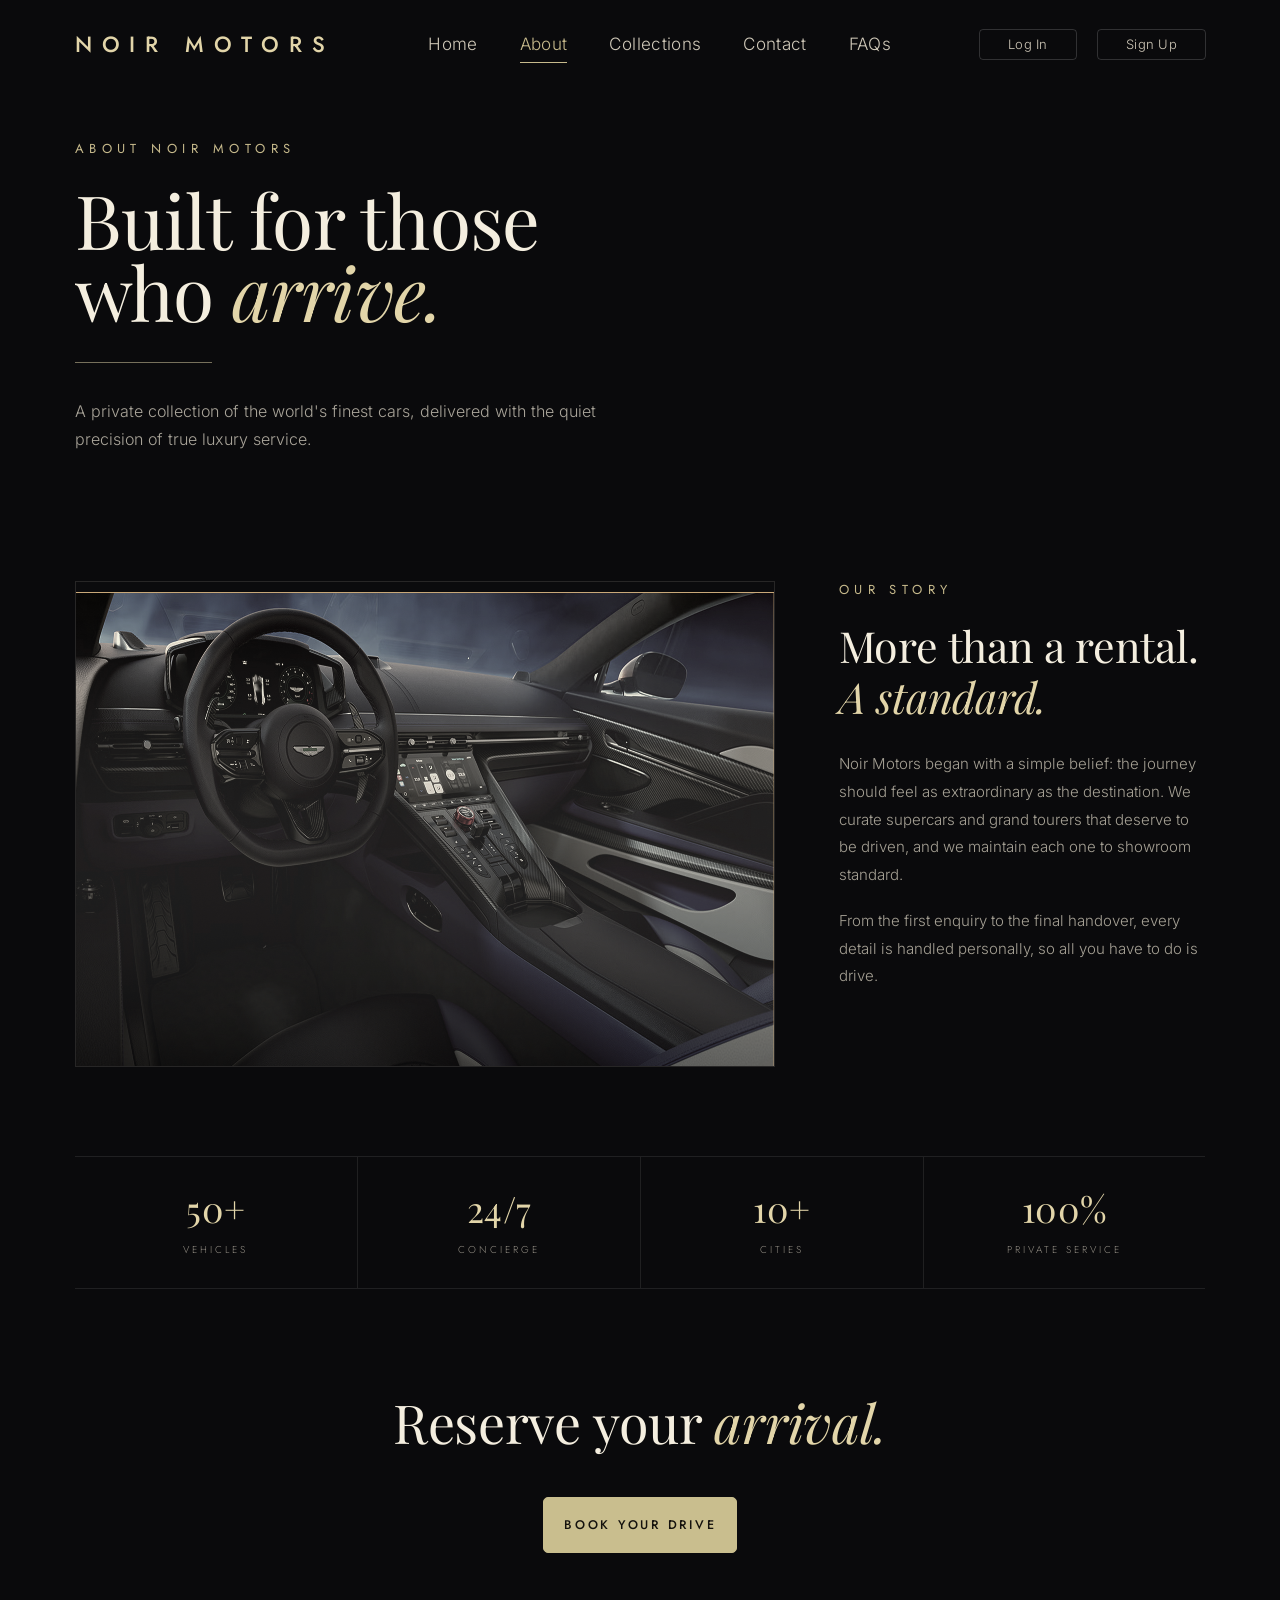
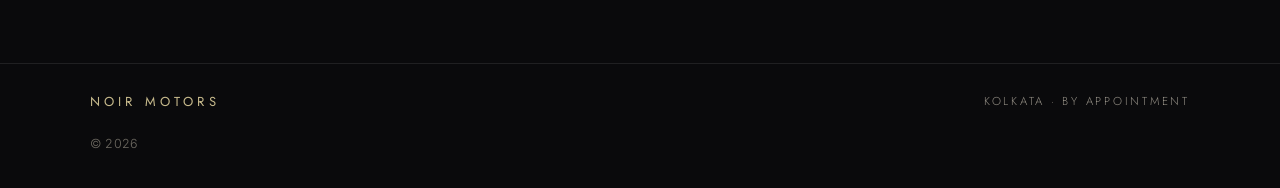
==== about.html @ 4805b18d "helping with Hosting and Git" ====
<!DOCTYPE html>
<html lang="en">
<head>
<meta charset="utf-8">
<meta name="viewport" content="width=device-width, initial-scale=1">
<meta name="theme-color" content="#0a0a0c">
<title>About — NOIR MOTORS</title>
<meta name="description" content="Noir Motors began with a simple belief: the journey should feel as extraordinary as the destination. A private collection of the world's finest cars.">
<link rel="stylesheet" href="css/fonts.css">
<link rel="stylesheet" href="css/styles.css">
</head>
<body>

<a class="skip-link" href="#main">Skip to content</a>

<header class="site-header" id="siteHeader">
  <div class="container site-header__inner">
    <a class="logo" href="index.html">Noir Motors</a>

    <nav class="nav" id="primaryNav" aria-label="Primary">
      <a href="index.html">Home</a>
      <a href="about.html" class="is-active" aria-current="page">About</a>
      <a href="collections.html">Collections</a>
      <a href="contact.html">Contact</a>
      <a href="faq.html">FAQs</a>
    </nav>

    <div class="header-actions">
      <a class="btn btn--sm" href="#">Log In</a>
      <a class="btn btn--sm" href="#">Sign Up</a>
    </div>

    <button class="nav-toggle" id="navToggle" aria-label="Open menu" aria-expanded="false" aria-controls="primaryNav">
      <span></span><span></span><span></span>
    </button>
  </div>
</header>

<main id="main">

  <section class="page-hero page-hero--statement">
    <div class="container">
      <span class="eyebrow" data-reveal>About Noir Motors</span>
      <h1 data-reveal style="--reveal-delay:80ms">Built for those<br>who <em>arrive.</em></h1>
      <hr class="rule" data-reveal style="--reveal-delay:140ms">
      <p class="lede" data-reveal style="--reveal-delay:180ms">A private collection of the world's finest cars, delivered with the quiet precision of true luxury service.</p>
    </div>
  </section>

  <section class="container">
    <div class="story">
      <figure class="story__media" data-reveal>
        <img src="assets/about-interior.png" alt="Interior of a luxury grand tourer, viewed from the driver's seat" width="698" height="484" loading="lazy">
      </figure>

      <div class="story__body" data-reveal style="--reveal-delay:120ms">
        <span class="eyebrow">Our Story</span>
        <h2>More than a rental.<br><em>A standard.</em></h2>

        <div class="story__text">
          <p>Noir Motors began with a simple belief: the journey should feel as extraordinary as the destination. We curate supercars and grand tourers that deserve to be driven, and we maintain each one to showroom standard.</p>
          <p>From the first enquiry to the final handover, every detail is handled personally, so all you have to do is drive.</p>
        </div>
      </div>
    </div>

    <div class="stats" data-reveal>
      <div class="stat">
        <div class="stat__num">50+</div>
        <div class="stat__label">Vehicles</div>
      </div>
      <div class="stat">
        <div class="stat__num">24/7</div>
        <div class="stat__label">Concierge</div>
      </div>
      <div class="stat">
        <div class="stat__num">10+</div>
        <div class="stat__label">Cities</div>
      </div>
      <div class="stat">
        <div class="stat__num">100%</div>
        <div class="stat__label">Private Service</div>
      </div>
    </div>

    <div class="cta">
      <h2 data-reveal>Reserve your <em>arrival.</em></h2>
      <a class="btn btn--lg btn--gold" href="contact.html" data-reveal style="--reveal-delay:100ms">Book Your Drive</a>
    </div>
  </section>

</main>

<footer class="site-footer">
  <div class="container">
    <div class="site-footer__top">
      <a class="logo" href="index.html">Noir Motors</a>
      <p class="site-footer__place">Kolkata &middot; By Appointment</p>
    </div>
    <div class="site-footer__bottom">
      <p>&copy; 2026</p>
    </div>
  </div>
</footer>

<script src="js/main.js"></script>
</body>
</html>
---- css/fonts.css ----
/* Self-hosted variable fonts � no network needed, exact same files Google serves. */
@font-face {
  font-family: 'Playfair Display';
  font-style: normal;
  font-weight: 400 900;
  font-display: swap;
  src: url('../assets/fonts/playfair-display.woff2') format('woff2');
}
@font-face {
  font-family: 'Playfair Display';
  font-style: italic;
  font-weight: 400 900;
  font-display: swap;
  src: url('../assets/fonts/playfair-display-italic.woff2') format('woff2');
}
@font-face {
  font-family: 'Inter';
  font-style: normal;
  font-weight: 100 900;
  font-display: swap;
  src: url('../assets/fonts/inter.woff2') format('woff2');
}
@font-face {
  font-family: 'Jost';
  font-style: normal;
  font-weight: 100 900;
  font-display: swap;
  src: url('../assets/fonts/jost.woff2') format('woff2');
}
---- css/styles.css ----
/* ==========================================================================
   NOIR MOTORS — stylesheet
   Dark luxury automotive rental. Cream serif display + geometric sans UI.
   ========================================================================== */

/* ---------- tokens ---------- */
:root {
  --bg: #0a0a0c;
  --surface: #121110;
  --surface-2: #171614;

  --line: rgba(255, 255, 255, 0.09);
  --line-soft: rgba(255, 255, 255, 0.055);
  --line-strong: rgba(255, 255, 255, 0.16);

  --gold: #c7ba8c;
  --gold-bright: #e2d5a9;
  --gold-dim: #8f8563;
  --btn-gold: #c9be8e;

  --ink: #f4eedf;
  --ink-dim: #cfc8b8;
  --muted: #948f85;
  --muted-2: #6f6b63;

  --serif: "Playfair Display", "EB Garamond", Georgia, "Times New Roman", serif;
  --sans: "Inter", -apple-system, BlinkMacSystemFont, "Segoe UI", Helvetica, Arial, sans-serif;
  --geo: "Jost", "Montserrat", "Inter", sans-serif;

  --container: 1272px;
  --gutter: clamp(20px, 5.83vw, 84px);

  --ease: cubic-bezier(0.22, 0.61, 0.36, 1);
  --header-h: 92px;
}

/* ---------- reset ---------- */
*,
*::before,
*::after { box-sizing: border-box; }

html { -webkit-text-size-adjust: 100%; }

body {
  margin: 0;
  background: var(--bg);
  color: var(--ink-dim);
  font-family: var(--sans);
  font-weight: 300;
  font-size: 16px;
  line-height: 1.7;
  -webkit-font-smoothing: antialiased;
  -moz-osx-font-smoothing: grayscale;
  overflow-x: hidden;
}

body.nav-open { overflow: hidden; }

img { max-width: 100%; display: block; }
a { color: inherit; text-decoration: none; }
button { font: inherit; color: inherit; background: none; border: 0; cursor: pointer; }
input, select, textarea { font: inherit; color: inherit; }

h1, h2, h3, h4 {
  font-family: var(--serif);
  font-weight: 400;
  color: var(--ink);
  margin: 0;
  letter-spacing: -0.005em;
  line-height: 1.1;
}

p { margin: 0; }
ul { margin: 0; padding: 0; list-style: none; }
figure { margin: 0; }

::selection { background: var(--gold); color: #12100c; }

:focus-visible {
  outline: 1px solid var(--gold);
  outline-offset: 3px;
}

/* ---------- layout ---------- */
.container {
  width: 100%;
  max-width: calc(var(--container) + var(--gutter) * 2);
  margin-inline: auto;
  padding-inline: var(--gutter);
}

.skip-link {
  position: absolute;
  left: -9999px;
  top: 0;
  z-index: 999;
  background: var(--btn-gold);
  color: #12100c;
  padding: 10px 18px;
  font-size: 13px;
}
.skip-link:focus { left: 12px; top: 12px; }

/* ---------- typographic helpers ---------- */
.eyebrow {
  font-family: var(--geo);
  font-size: 13px;
  font-weight: 400;
  letter-spacing: 0.42em;
  text-transform: uppercase;
  color: var(--gold);
  display: block;
  line-height: 1.4;
}

.rule {
  width: 137px;
  height: 1px;
  background: rgba(226, 213, 169, 0.5);
  border: 0;
  margin: 0;
}
.rule--short { width: 100px; }

.lede {
  font-size: 16px;
  line-height: 1.75;
  color: #a9a499;
  max-width: 34em;
}

.italic-gold {
  font-style: italic;
  color: var(--gold-bright);
}

/* ---------- buttons ---------- */
.btn {
  --btn-h: 44px;
  position: relative;
  display: inline-flex;
  align-items: center;
  justify-content: center;
  gap: 10px;
  height: var(--btn-h);
  padding: 0 30px;
  border: 1px solid var(--line-strong);
  border-radius: 5px;
  font-family: var(--geo);
  font-size: 12px;
  font-weight: 500;
  letter-spacing: 0.2em;
  text-transform: uppercase;
  line-height: 1.45;
  color: var(--ink);
  text-align: center;
  transition: background-color 0.35s var(--ease),
              border-color 0.35s var(--ease),
              color 0.35s var(--ease),
              transform 0.35s var(--ease);
  will-change: transform;
}

.btn:hover {
  border-color: rgba(226, 213, 169, 0.55);
  background: rgba(226, 213, 169, 0.06);
}

.btn:active { transform: translateY(1px); }

.btn--gold {
  background: var(--btn-gold);
  border-color: var(--btn-gold);
  color: #14120d;
}
.btn--gold:hover {
  background: #d8cc9d;
  border-color: #d8cc9d;
  color: #14120d;
}

.btn--lg {
  --btn-h: 56px;
  min-width: 194px;
  padding: 0 20px;
  font-size: 12.5px;
  letter-spacing: 0.22em;
}

.btn--sm {
  --btn-h: 31px;
  padding: 0 28px;
  font-size: 13px;
  letter-spacing: 0.02em;
  text-transform: none;
  font-family: var(--sans);
  font-weight: 300;
  color: var(--ink-dim);
  border-radius: 4px;
}
.btn--sm:hover { color: var(--ink); }

.btn--outline-gold {
  border-color: rgba(199, 186, 140, 0.45);
  color: var(--gold);
  background: transparent;
  font-size: 11px;
  letter-spacing: 0.18em;
  height: 30px;
  padding: 0 20px;
  border-radius: 3px;
}
.btn--outline-gold:hover {
  background: var(--btn-gold);
  border-color: var(--btn-gold);
  color: #14120d;
}

.btn--block { width: 100%; }

/* ==========================================================================
   HEADER
   ========================================================================== */
.site-header {
  position: sticky;
  top: 0;
  z-index: 60;
  padding: 26px 0;
  background: transparent;
  transition: background-color 0.4s var(--ease), border-color 0.4s var(--ease),
              backdrop-filter 0.4s var(--ease);
  border-bottom: 1px solid transparent;
}

.site-header.is-scrolled {
  background: rgba(10, 10, 12, 0.82);
  backdrop-filter: blur(14px) saturate(120%);
  -webkit-backdrop-filter: blur(14px) saturate(120%);
  border-bottom-color: var(--line-soft);
}

.site-header__inner {
  display: flex;
  align-items: center;
  gap: 24px;
}

.logo {
  font-family: var(--geo);
  font-size: 22px;
  font-weight: 500;
  letter-spacing: 0.45em;
  color: var(--gold-bright);
  text-transform: uppercase;
  white-space: nowrap;
  line-height: 1;
  transition: color 0.3s var(--ease);
}
.logo:hover { color: #f3e8c8; }

.nav {
  display: flex;
  align-items: center;
  gap: 42px;
  margin-left: auto;
  margin-right: 64px;
}

.nav a {
  position: relative;
  font-size: 17px;
  font-weight: 300;
  color: var(--ink-dim);
  letter-spacing: 0.02em;
  padding: 4px 0;
  transition: color 0.3s var(--ease);
}
.nav a::after {
  content: "";
  position: absolute;
  left: 0;
  bottom: 0;
  width: 100%;
  height: 1px;
  background: var(--gold);
  transform: scaleX(0);
  transform-origin: left;
  transition: transform 0.4s var(--ease);
}
.nav a:hover { color: var(--ink); }
.nav a:hover::after { transform: scaleX(1); }

.nav a.is-active { color: var(--gold); }
.nav a.is-active::after { transform: scaleX(1); }

.header-actions {
  display: flex;
  align-items: center;
  gap: 20px;
}

/* mobile menu button */
.nav-toggle {
  display: none;
  width: 40px;
  height: 40px;
  margin-left: auto;
  position: relative;
  z-index: 70;
}
.nav-toggle span {
  display: block;
  position: absolute;
  left: 8px;
  width: 24px;
  height: 1px;
  background: var(--ink);
  transition: transform 0.35s var(--ease), opacity 0.2s linear;
}
.nav-toggle span:nth-child(1) { top: 15px; }
.nav-toggle span:nth-child(2) { top: 21px; }
.nav-toggle span:nth-child(3) { top: 27px; }

body.nav-open .nav-toggle span:nth-child(1) { transform: translateY(6px) rotate(45deg); }
body.nav-open .nav-toggle span:nth-child(2) { opacity: 0; }
body.nav-open .nav-toggle span:nth-child(3) { transform: translateY(-6px) rotate(-45deg); }

/* ==========================================================================
   HERO (home)
   ========================================================================== */
.hero {
  position: relative;
  padding: 104px 0 0;
  isolation: isolate;
}

.hero__visual {
  position: absolute;
  top: 160px;
  right: 0;
  width: min(61.25%, 882px);
  z-index: -1;
  pointer-events: none;
  animation: hero-car-in 1.6s var(--ease) both;
}

.hero__visual img {
  width: 100%;
  height: auto;
  -webkit-mask-image:
    linear-gradient(to right, transparent 0%, #000 17%),
    linear-gradient(to bottom, transparent 0%, #000 10%, #000 84%, transparent 100%);
  mask-image:
    linear-gradient(to right, transparent 0%, #000 17%),
    linear-gradient(to bottom, transparent 0%, #000 10%, #000 84%, transparent 100%);
  -webkit-mask-composite: source-in;
  mask-composite: intersect;
}

@keyframes hero-car-in {
  from { opacity: 0; transform: translate3d(24px, 12px, 0) scale(1.015); }
  to   { opacity: 1; transform: none; }
}

.hero__copy {
  max-width: 620px;
  padding-top: 0;
}

.hero h1 {
  font-size: clamp(42px, 4.9vw, 70px);
  line-height: 1.06;
  letter-spacing: -0.012em;
}
.hero h1 em {
  display: block;
  font-style: italic;
  color: var(--gold-bright);
}

.hero__lede {
  margin-top: 34px;
  font-size: clamp(19px, 1.7vw, 24px);
  line-height: 1.35;
  color: var(--ink-dim);
  font-weight: 300;
  letter-spacing: 0.005em;
}

.hero__actions {
  margin-top: 76px;
  display: flex;
  flex-wrap: wrap;
  gap: 28px;
}

/* ---------- feature strip ---------- */
.features {
  margin-top: clamp(64px, 9.5vw, 148px);
  border-top: 1px solid var(--line);
  padding-top: 22px;
  padding-left: 67px;
  display: grid;
  grid-template-columns: repeat(3, minmax(0, 1fr));
  gap: clamp(24px, 3.4vw, 48px);
}

.feature h3 {
  font-family: var(--geo);
  font-size: 11.5px;
  font-weight: 500;
  letter-spacing: 0.16em;
  text-transform: uppercase;
  color: var(--gold);
  line-height: 1.6;
}

.feature p {
  margin-top: 13px;
  font-size: 15px;
  line-height: 1.68;
  color: #a5a094;
  max-width: 21em;
}

/* ==========================================================================
   PAGE HERO (inner pages)
   ========================================================================== */
.page-hero { padding: clamp(30px, 3.9vw, 56px) 0 0; }

.page-hero h1 {
  font-size: clamp(36px, 4.6vw, 66px);
  line-height: 1.08;
  letter-spacing: -0.01em;
}
.page-hero h1 em {
  font-style: italic;
  color: var(--gold-bright);
}

.page-hero .eyebrow { margin-bottom: 26px; }

.page-hero .rule { margin-top: 34px; }

.page-hero .lede { margin-top: 34px; }

.page-hero--center { text-align: center; }
.page-hero--center.page-hero--center { padding-top: clamp(48px, 8.8vw, 127px); }
.page-hero--center .eyebrow { letter-spacing: 0.4em; }
.page-hero--center h1 { font-size: clamp(34px, 4.9vw, 70px); }
.page-hero--statement h1 { font-size: clamp(42px, 5.85vw, 84px); line-height: 0.96; }
.page-hero--faq h1 { font-size: clamp(34px, 4.9vw, 70px); }
.page-hero--center .rule { margin-inline: auto; margin-top: 36px; width: 100px; }
.page-hero--center .lede {
  margin: 34px auto 0;
  max-width: 24em;
  text-align: center;
  font-size: 15.5px;
  line-height: 1.95;
  color: #9d988d;
}

/* ==========================================================================
   ABOUT
   ========================================================================== */
.story {
  margin-top: clamp(56px, 10vw, 148px);
  display: grid;
  grid-template-columns: minmax(0, 700px) minmax(0, 1fr);
  gap: clamp(32px, 5vw, 76px);
  align-items: start;
}

.story__media {
  position: relative;
  overflow: hidden;
  border: 1px solid var(--line);
  background: var(--surface);
}
.story__media img {
  width: 100%;
  height: 100%;
  object-fit: cover;
  transition: transform 1.2s var(--ease);
}
.story__media:hover img { transform: scale(1.03); }

.story__body .eyebrow { margin-bottom: 22px; }

.story h2 {
  font-size: clamp(28px, 3.35vw, 48px);
  line-height: 1.18;
}
.story h2 em { font-style: italic; color: var(--gold-bright); }

.story__text {
  margin-top: 28px;
  display: grid;
  gap: 18px;
  font-size: 15px;
  line-height: 1.85;
  color: #a5a094;
  max-width: 34em;
}

/* ---------- stats band ---------- */
.stats {
  margin-top: clamp(56px, 7vw, 96px);
  border-top: 1px solid var(--line);
  border-bottom: 1px solid var(--line);
  display: grid;
  grid-template-columns: repeat(4, minmax(0, 1fr));
}

.stat {
  padding: 34px 12px 30px;
  text-align: center;
  border-left: 1px solid var(--line);
}
.stat:first-child { border-left: 0; }

.stat__num {
  font-family: var(--serif);
  font-size: clamp(28px, 2.8vw, 40px);
  line-height: 1;
  color: var(--gold-bright);
  letter-spacing: 0.01em;
}

.stat__label {
  margin-top: 14px;
  font-family: var(--geo);
  font-size: 10px;
  letter-spacing: 0.3em;
  text-transform: uppercase;
  color: var(--muted);
}

/* ---------- CTA band ---------- */
.cta {
  padding: clamp(64px, 8vw, 104px) 0 0;
  text-align: center;
}
.cta h2 {
  font-size: clamp(34px, 4.2vw, 58px);
  line-height: 1.12;
}
.cta h2 em { font-style: italic; color: var(--gold-bright); }
.cta .btn { margin-top: clamp(30px, 3.5vw, 46px); }

/* ==========================================================================
   COLLECTIONS
   ========================================================================== */
.filters {
  margin-top: 40px;
  display: flex;
  flex-wrap: wrap;
  gap: 18px 46px;
  padding-bottom: 30px;
}

.filter {
  font-family: var(--geo);
  font-size: 12px;
  letter-spacing: 0.16em;
  text-transform: uppercase;
  color: var(--muted);
  padding: 2px 0 6px;
  position: relative;
  transition: color 0.3s var(--ease);
}
.filter::after {
  content: "";
  position: absolute;
  left: 0;
  bottom: 0;
  height: 1px;
  width: 100%;
  background: var(--gold);
  transform: scaleX(0);
  transform-origin: left;
  transition: transform 0.35s var(--ease);
}
.filter:hover { color: var(--ink-dim); }
.filter.is-active { color: var(--gold-bright); }
.filter.is-active::after { transform: scaleX(1); }

.filters-band { border-bottom: 1px solid var(--line); }

.cars {
  margin-top: 74px;
  display: flex;
  flex-direction: column;
  align-items: center;
  gap: 32px;
}

.car-card {
  width: min(100%, 604px);
  background: var(--surface);
  border: 1px solid var(--line);
  transition: border-color 0.45s var(--ease), transform 0.45s var(--ease),
              background-color 0.45s var(--ease);
}
.car-card:hover {
  border-color: rgba(226, 213, 169, 0.28);
  transform: translateY(-2px);
}
.car-card.is-hidden { display: none; }

.car-card__media {
  position: relative;
  overflow: hidden;
  border-bottom: 1px solid var(--line);
  background: #121110;
  aspect-ratio: 604 / 328;
}
.car-card__media img {
  width: 100%;
  height: 100%;
  object-fit: cover;
  transition: transform 0.9s var(--ease);
}
.car-card:hover .car-card__media img { transform: scale(1.035); }

.car-card__body { padding: 24px 32px 20px; }

.car-card__cat {
  font-family: var(--geo);
  font-size: 10.5px;
  letter-spacing: 0.24em;
  text-transform: uppercase;
  color: var(--gold);
}

.car-card__name {
  margin-top: 8px;
  font-size: clamp(25px, 2.2vw, 30px);
  line-height: 1.15;
}

.car-card__meta {
  margin-top: 12px;
  font-size: 12.5px;
  letter-spacing: 0.01em;
  color: var(--muted);
}

.car-card__rule {
  height: 1px;
  background: var(--line);
  margin: 20px 0 14px;
  border: 0;
}

.car-card__foot {
  display: flex;
  align-items: center;
  justify-content: space-between;
  gap: 16px;
}

.car-card__price {
  font-size: 14.5px;
  color: var(--ink);
  letter-spacing: 0.01em;
}
.car-card__price span { color: var(--muted); font-size: 13.5px; }

/* ---------- booking panel ---------- */
.booking {
  width: min(100%, 604px);
  margin: clamp(64px, 8vw, 118px) auto 0;
  background: var(--surface);
  border: 1px solid var(--line);
  padding: 46px 44px 42px;
}

.booking .field + .field { margin-top: 32px; }

/* ==========================================================================
   FORM CONTROLS
   ========================================================================== */
.field { position: relative; }

.field label {
  display: block;
  font-family: var(--geo);
  font-size: 10.5px;
  letter-spacing: 0.26em;
  text-transform: uppercase;
  color: var(--gold);
  margin-bottom: 12px;
}

.field input,
.field select,
.field textarea {
  width: 100%;
  background: transparent;
  border: 0;
  border-bottom: 1px solid var(--line-strong);
  border-radius: 0;
  padding: 0 0 14px;
  font-size: 15px;
  font-weight: 300;
  letter-spacing: 0.02em;
  color: var(--ink);
  transition: border-color 0.3s var(--ease);
  appearance: none;
  -webkit-appearance: none;
}

.field textarea {
  resize: vertical;
  min-height: 96px;
  line-height: 1.7;
}

.field input::placeholder,
.field textarea::placeholder { color: #6b675f; opacity: 1; }

.field select { color: var(--ink-dim); cursor: pointer; }
.field select option { background: #14130f; color: var(--ink); }

.field input:focus,
.field select:focus,
.field textarea:focus {
  outline: 0;
  border-bottom-color: var(--gold);
}

.field input:focus-visible,
.field select:focus-visible,
.field textarea:focus-visible { outline: 0; }

.field--select::after {
  content: "";
  position: absolute;
  right: 4px;
  bottom: 20px;
  width: 7px;
  height: 7px;
  border-right: 1px solid var(--gold);
  border-bottom: 1px solid var(--gold);
  transform: rotate(45deg) translateY(-2px);
  pointer-events: none;
}

.field--date input { color: #cdc6b6; }
.field--date input::-webkit-calendar-picker-indicator {
  filter: invert(0.75) sepia(0.3);
  opacity: 0.55;
  cursor: pointer;
}

.form-note {
  margin-top: 18px;
  font-size: 12.5px;
  line-height: 1.7;
  color: var(--muted-2);
  min-height: 1.4em;
}
.form-note.is-error { color: #c98b7a; }
.form-note.is-ok { color: var(--gold); }

/* ==========================================================================
   CONTACT
   ========================================================================== */
.contact-body { margin-top: clamp(52px, 6.5vw, 88px); }

.contact-body h2 {
  font-size: clamp(24px, 2.4vw, 33px);
  line-height: 1.2;
}

.detail-list {
  margin-top: 30px;
  max-width: 1140px;
}

.detail {
  padding: 26px 0;
  border-top: 1px solid var(--line);
}
.detail:last-child { border-bottom: 1px solid var(--line); }

.detail dt {
  font-family: var(--geo);
  font-size: 11px;
  letter-spacing: 0.32em;
  text-transform: uppercase;
  color: var(--gold);
}

.detail dd {
  margin: 14px 0 0;
  font-size: 15px;
  line-height: 1.6;
  color: var(--ink);
}
.detail dd a { transition: color 0.3s var(--ease); }
.detail dd a:hover { color: var(--gold-bright); }

.enquiry {
  width: min(100%, 770px);
  margin: clamp(56px, 7vw, 96px) auto 0;
  background: var(--surface);
  border: 1px solid var(--line);
  padding: clamp(32px, 4vw, 52px) clamp(24px, 4vw, 60px);
}

.enquiry h2 {
  font-size: clamp(26px, 2.6vw, 34px);
  margin-bottom: 34px;
}

.enquiry .field + .field { margin-top: 38px; }

.enquiry .field label { color: var(--muted); letter-spacing: 0.22em; }

.enquiry .btn { margin-top: 46px; height: 52px; }

/* ==========================================================================
   FAQ
   ========================================================================== */
.faq-list { margin-top: clamp(52px, 6vw, 84px); max-width: 1140px; }

.faq-group + .faq-group { margin-top: 62px; }

.faq-group__title {
  font-family: var(--geo);
  font-size: 11px;
  letter-spacing: 0.32em;
  text-transform: uppercase;
  color: var(--gold);
  margin-bottom: 6px;
}

.faq-item { border-bottom: 1px solid var(--line); }
.faq-item:first-of-type { border-top: 1px solid var(--line); }

.faq-q {
  width: 100%;
  display: flex;
  align-items: flex-start;
  justify-content: space-between;
  gap: 32px;
  padding: 38px 0;
  text-align: left;
  font-family: var(--serif);
  font-size: clamp(22px, 2.35vw, 34px);
  line-height: 1.35;
  color: var(--ink);
  transition: color 0.3s var(--ease);
}
.faq-q:hover { color: var(--gold-bright); }

.faq-icon {
  position: relative;
  flex: 0 0 auto;
  width: 14px;
  height: 14px;
  margin-top: 10px;
  transition: transform 0.4s var(--ease);
}
.faq-icon::before,
.faq-icon::after {
  content: "";
  position: absolute;
  background: var(--gold);
  transition: opacity 0.3s var(--ease), transform 0.4s var(--ease);
}
.faq-icon::before { left: 0; top: 6.5px; width: 14px; height: 1px; }
.faq-icon::after { top: 0; left: 6.5px; width: 1px; height: 14px; }

.faq-item.is-open .faq-icon { transform: rotate(90deg); }
.faq-item.is-open .faq-icon::after { opacity: 0; }

.faq-a {
  display: grid;
  grid-template-rows: 0fr;
  transition: grid-template-rows 0.45s var(--ease);
}
.faq-a > div { overflow: hidden; }
.faq-item.is-open .faq-a { grid-template-rows: 1fr; }

.faq-a p {
  max-width: 62em;
  padding: 0 60px 30px 0;
  font-size: 15px;
  line-height: 1.85;
  color: #a09b90;
}

/* ==========================================================================
   FOOTER
   ========================================================================== */
.site-footer {
  margin-top: clamp(64px, 8.6vw, 124px);
  border-top: 1px solid var(--line);
  padding: 28px 0 34px;
}

.site-footer .container { max-width: calc(1100px + var(--gutter) * 2); }

.site-footer__top {
  display: flex;
  align-items: center;
  justify-content: space-between;
  gap: 24px;
  flex-wrap: wrap;
}

.site-footer .logo {
  font-size: 13px;
  letter-spacing: 0.32em;
  color: var(--gold);
  font-weight: 400;
}

.site-footer__place {
  font-family: var(--geo);
  font-size: 11.5px;
  letter-spacing: 0.24em;
  text-transform: uppercase;
  color: var(--muted);
}

.site-footer__bottom {
  margin-top: 22px;
  display: flex;
  align-items: center;
  justify-content: space-between;
  gap: 16px;
  flex-wrap: wrap;
  font-size: 12.5px;
  color: var(--muted-2);
  letter-spacing: 0.02em;
}

.site-footer__bottom a:hover { color: var(--gold); }

/* ==========================================================================
   REVEAL ANIMATION
   ========================================================================== */
[data-reveal] {
  opacity: 0;
  transform: translateY(16px);
  transition: opacity 0.55s var(--ease), transform 0.55s var(--ease);
  transition-delay: var(--reveal-delay, 0ms);
}
[data-reveal].is-in {
  opacity: 1;
  transform: none;
}

@media (prefers-reduced-motion: reduce) {
  *,
  *::before,
  *::after {
    animation-duration: 0.001ms !important;
    animation-iteration-count: 1 !important;
    transition-duration: 0.001ms !important;
  }
  [data-reveal] { opacity: 1; transform: none; }
}

/* ==========================================================================
   RESPONSIVE
   ========================================================================== */
@media (max-width: 1180px) {
  .nav { gap: 30px; margin-right: 40px; }
  .nav a { font-size: 15px; }
}

@media (max-width: 1024px) {
  .nav {
    position: fixed;
    inset: 0;
    z-index: 60;
    flex-direction: column;
    justify-content: center;
    gap: 6px;
    margin: 0;
    background: rgba(8, 8, 10, 0.97);
    backdrop-filter: blur(10px);
    opacity: 0;
    visibility: hidden;
    transition: opacity 0.4s var(--ease), visibility 0.4s var(--ease);
  }
  .nav a {
    font-family: var(--serif);
    font-size: 30px;
    padding: 10px 0;
  }
  .nav a::after { display: none; }

  body.nav-open .nav { opacity: 1; visibility: visible; }

  .nav-toggle { display: block; }
  .header-actions { display: none; }

  .site-header__inner { gap: 12px; }

  .hero { padding-top: 56px; }
  .hero__visual {
    position: relative;
    top: auto;
    right: auto;
    width: 100%;
    margin-top: 36px;
    z-index: 0;
  }
  .hero__copy { padding-top: 20px; max-width: none; }
  .hero__actions { margin-top: 48px; }
  .hero__visual img {
    -webkit-mask-image: linear-gradient(to bottom, transparent 0%, #000 12%, #000 82%, transparent 100%);
    mask-image: linear-gradient(to bottom, transparent 0%, #000 12%, #000 82%, transparent 100%);
  }

  .story { grid-template-columns: 1fr; }
  .story__media { max-width: 700px; }
}

@media (max-width: 760px) {
  :root { --header-h: 76px; }

  .site-header { padding: 20px 0; }
  .logo { font-size: 15px; letter-spacing: 0.3em; }

  .hero h1 { font-size: clamp(36px, 10.5vw, 48px); }
  .hero__lede { margin-top: 24px; }
  .hero__actions { gap: 14px; }
  .hero__actions .btn { flex: 1 1 100%; min-width: 0; }

  .features {
    grid-template-columns: 1fr;
    gap: 26px;
    margin-top: 56px;
    padding-left: 0;
  }
  .feature p { max-width: none; }

  .page-hero { padding-top: 44px; }

  .stats { grid-template-columns: repeat(2, minmax(0, 1fr)); }
  .stat { padding: 26px 8px 22px; }
  .stat:nth-child(3) { border-left: 0; }
  .stat:nth-child(n + 3) { border-top: 1px solid var(--line); }

  .detail { grid-template-columns: 1fr; gap: 8px; padding: 20px 0; }
  .detail dt { padding-top: 0; }

  .enquiry { padding: 28px 22px; }
  .booking { padding: 28px 22px; }

  .car-card__body { padding: 22px 22px 18px; }
  .car-card__foot { flex-wrap: wrap; }

  .faq-q { padding: 22px 0; gap: 18px; }
  .faq-a p { padding-right: 0; }

  .site-footer__top,
  .site-footer__bottom { flex-direction: column; align-items: flex-start; gap: 14px; }

  .cta { padding-top: 56px; }
}

@media (max-width: 420px) {
  .btn--lg { min-width: 0; width: 100%; }
  .hero__actions { flex-direction: column; }
}
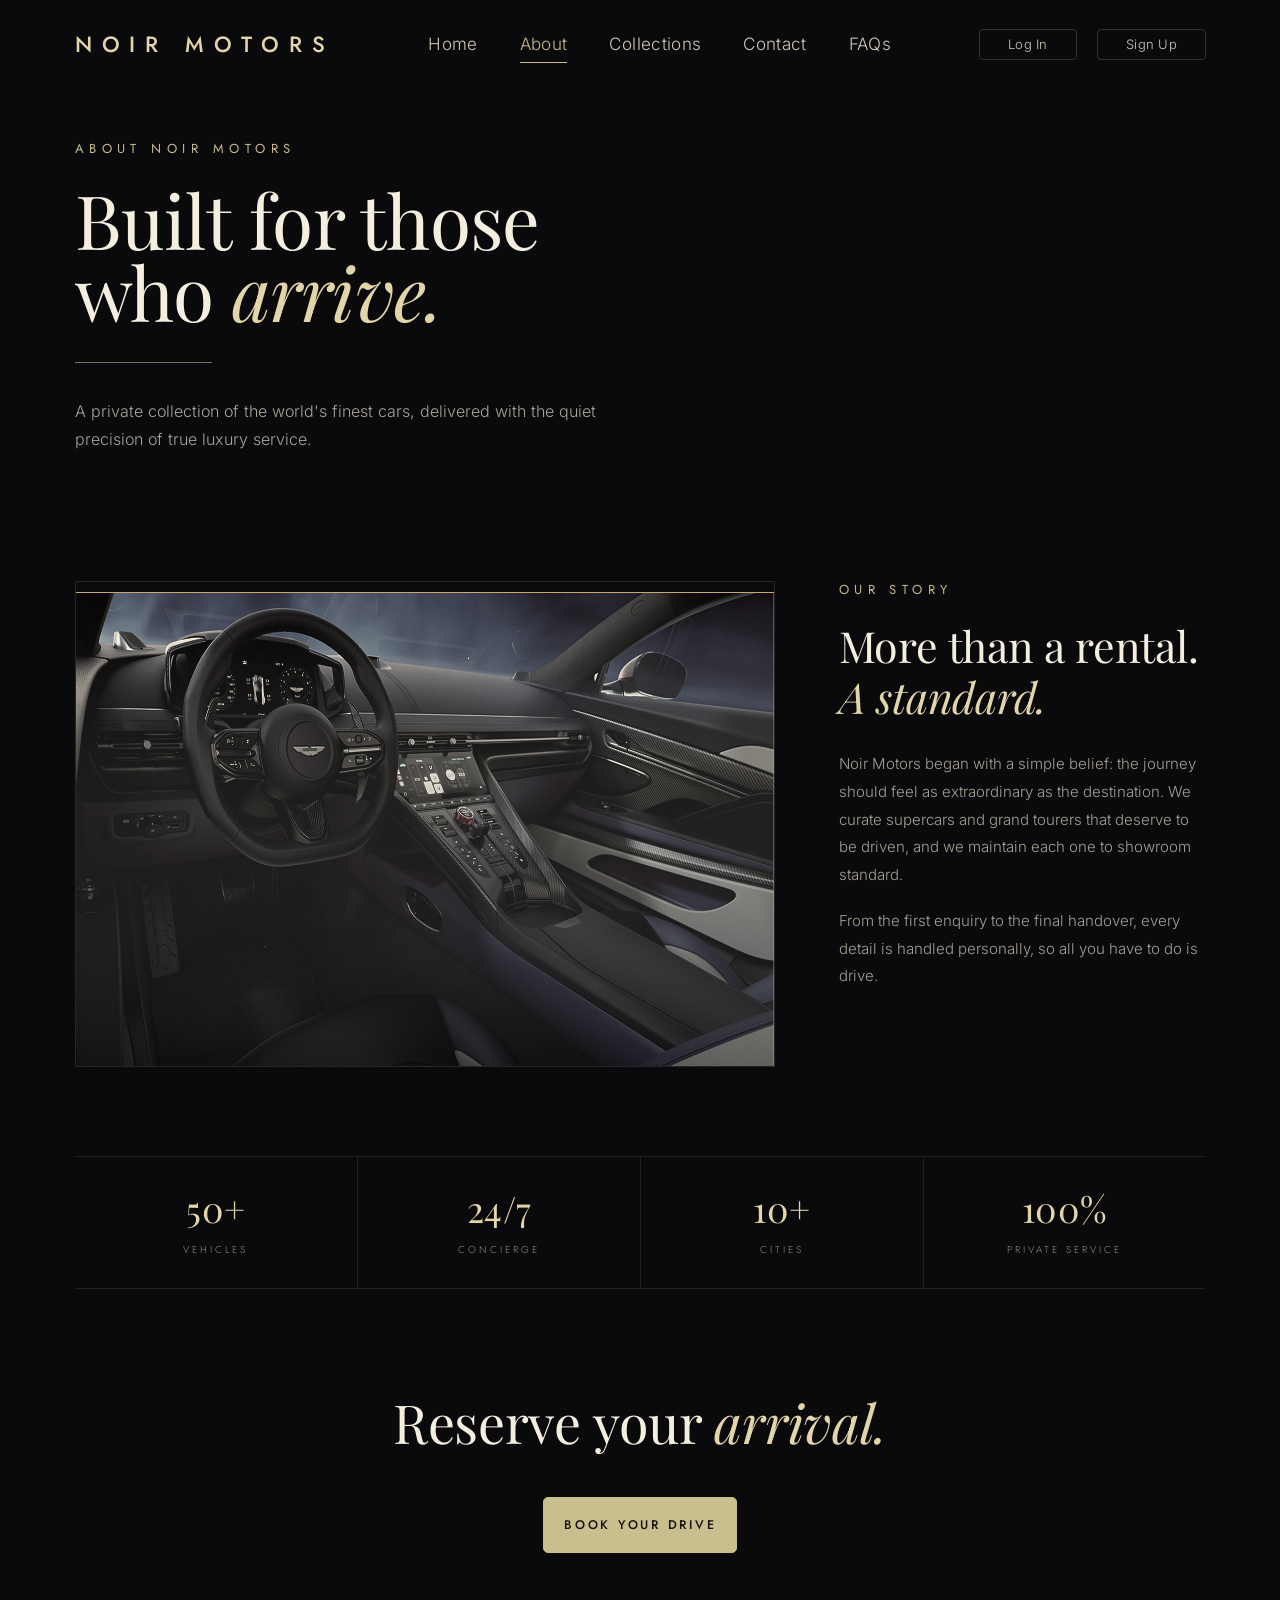
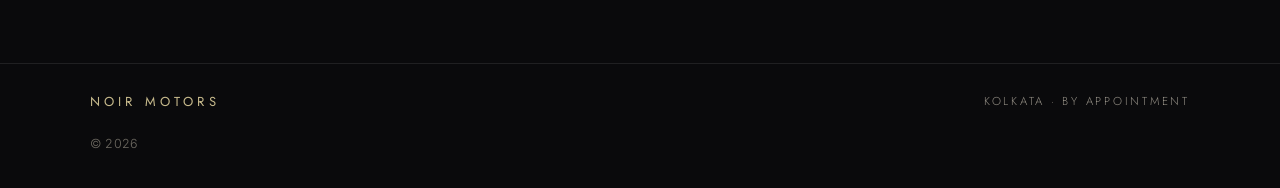
==== commit e2756441: "Add client access modal (login/signup) and scroll animations" ====
--- a/about.html
+++ b/about.html
@@ -23,12 +23,10 @@
       <a href="collections.html">Collections</a>
       <a href="contact.html">Contact</a>
       <a href="faq.html">FAQs</a>
+      <div class="nav__auth js-auth-area"></div>
     </nav>
 
-    <div class="header-actions">
-      <a class="btn btn--sm" href="#">Log In</a>
-      <a class="btn btn--sm" href="#">Sign Up</a>
-    </div>
+    <div class="header-actions js-auth-area"></div>
 
     <button class="nav-toggle" id="navToggle" aria-label="Open menu" aria-expanded="false" aria-controls="primaryNav">
       <span></span><span></span><span></span>
--- a/css/styles.css
+++ b/css/styles.css
@@ -40,6 +40,10 @@
 *::after { box-sizing: border-box; }
 
 html { -webkit-text-size-adjust: 100%; }
+
+@media (prefers-reduced-motion: no-preference) {
+  html { scroll-behavior: smooth; }
+}
 
 body {
   margin: 0;
@@ -146,6 +150,8 @@
   padding: 0 30px;
   border: 1px solid var(--line-strong);
   border-radius: 5px;
+  background: transparent;
+  cursor: pointer;
   font-family: var(--geo);
   font-size: 12px;
   font-weight: 500;
@@ -341,12 +347,14 @@
   width: min(61.25%, 882px);
   z-index: -1;
   pointer-events: none;
-  animation: hero-car-in 1.6s var(--ease) both;
+  transform: translate3d(0, var(--py, 0px), 0);
+  will-change: transform;
 }
 
 .hero__visual img {
   width: 100%;
   height: auto;
+  animation: hero-car-in 1.9s var(--ease) both;
   -webkit-mask-image:
     linear-gradient(to right, transparent 0%, #000 17%),
     linear-gradient(to bottom, transparent 0%, #000 10%, #000 84%, transparent 100%);
@@ -946,13 +954,16 @@
    ========================================================================== */
 [data-reveal] {
   opacity: 0;
-  transform: translateY(16px);
-  transition: opacity 0.55s var(--ease), transform 0.55s var(--ease);
+  transform: translateY(26px);
+  filter: blur(7px);
+  transition: opacity 0.95s var(--ease), transform 0.95s var(--ease),
+              filter 0.95s var(--ease);
   transition-delay: var(--reveal-delay, 0ms);
 }
 [data-reveal].is-in {
   opacity: 1;
   transform: none;
+  filter: blur(0);
 }
 
 @media (prefers-reduced-motion: reduce) {
@@ -1071,3 +1082,213 @@
   .btn--lg { min-width: 0; width: 100%; }
   .hero__actions { flex-direction: column; }
 }
+
+/* ==========================================================================
+   AUTH MODAL  (client access � log in / sign up)
+   ========================================================================== */
+[hidden] { display: none !important; }
+
+body.auth-open { overflow: hidden; }
+
+.auth {
+  position: fixed;
+  inset: 0;
+  z-index: 200;
+  display: grid;
+  place-items: center;
+  padding: 24px;
+  opacity: 0;
+  visibility: hidden;
+  transition: opacity 0.4s var(--ease), visibility 0.4s var(--ease);
+}
+.auth.is-open { opacity: 1; visibility: visible; }
+
+.auth__scrim {
+  position: absolute;
+  inset: 0;
+  background: rgba(6, 6, 8, 0.84);
+  -webkit-backdrop-filter: blur(12px) saturate(0.85);
+  backdrop-filter: blur(12px) saturate(0.85);
+}
+
+.auth__panel {
+  position: relative;
+  width: min(100%, 720px);
+  max-height: calc(100dvh - 48px);
+  overflow-y: auto;
+  background: linear-gradient(180deg, #171614 0%, #100f0e 100%);
+  border: 1px solid rgba(255, 255, 255, 0.12);
+  border-radius: 3px;
+  padding: clamp(38px, 5vw, 58px) clamp(24px, 5.2vw, 60px) clamp(30px, 4.2vw, 46px);
+  box-shadow: 0 40px 120px rgba(0, 0, 0, 0.72);
+  transform: translateY(22px) scale(0.985);
+  opacity: 0;
+  transition: transform 0.6s var(--ease), opacity 0.45s var(--ease);
+}
+.auth.is-open .auth__panel { transform: none; opacity: 1; }
+
+/* staggered content entrance */
+.auth__panel > * {
+  opacity: 0;
+  transform: translateY(12px);
+  transition: opacity 0.55s var(--ease), transform 0.55s var(--ease);
+}
+.auth.is-open .auth__panel > * { opacity: 1; transform: none; }
+.auth.is-open .auth__panel > *:nth-child(1) { transition-delay: 0.06s; }
+.auth.is-open .auth__panel > *:nth-child(2) { transition-delay: 0.11s; }
+.auth.is-open .auth__panel > *:nth-child(3) { transition-delay: 0.16s; }
+.auth.is-open .auth__panel > *:nth-child(4) { transition-delay: 0.21s; }
+.auth.is-open .auth__panel > *:nth-child(5) { transition-delay: 0.26s; }
+.auth.is-open .auth__panel > *:nth-child(6) { transition-delay: 0.31s; }
+.auth.is-open .auth__panel > *:nth-child(7) { transition-delay: 0.36s; }
+
+.auth__close {
+  position: absolute;
+  top: 14px;
+  right: 14px;
+  width: 42px;
+  height: 42px;
+  display: grid;
+  place-items: center;
+  background: transparent;
+  border: 0;
+  color: var(--muted);
+  cursor: pointer;
+  z-index: 2;
+  transition: color 0.3s var(--ease), transform 0.45s var(--ease);
+}
+.auth__close:hover { color: var(--ink); transform: rotate(90deg); }
+.auth__close::before,
+.auth__close::after {
+  content: "";
+  position: absolute;
+  width: 17px;
+  height: 1px;
+  background: currentColor;
+}
+.auth__close::before { transform: rotate(45deg); }
+.auth__close::after { transform: rotate(-45deg); }
+
+.auth.is-open .auth__close:hover { transform: rotate(90deg); }
+
+.auth__title {
+  margin: 18px 0 32px;
+  font-family: var(--serif);
+  font-size: clamp(34px, 4.2vw, 52px);
+  font-weight: 400;
+  line-height: 1.1;
+  letter-spacing: -0.012em;
+  color: var(--ink);
+}
+
+.auth .field { margin-bottom: 20px; }
+.auth .field label {
+  margin-bottom: 10px;
+  font-size: 10px;
+  letter-spacing: 0.24em;
+}
+
+.auth .field input {
+  height: 58px;
+  padding: 0 18px;
+  border: 1px solid rgba(255, 255, 255, 0.14);
+  border-radius: 2px;
+  background: rgba(0, 0, 0, 0.34);
+  font-size: 15px;
+  transition: border-color 0.3s var(--ease),
+              background-color 0.3s var(--ease),
+              box-shadow 0.3s var(--ease);
+}
+.auth .field input:focus {
+  border-bottom-color: rgba(199, 186, 140, 0.75);
+  border-color: rgba(199, 186, 140, 0.75);
+  background: rgba(0, 0, 0, 0.52);
+  box-shadow: 0 0 0 3px rgba(199, 186, 140, 0.08);
+}
+
+.auth__submit {
+  height: 58px;
+  margin-top: 10px;
+  font-size: 12.5px;
+  letter-spacing: 0.24em;
+}
+
+.auth__form .form-note {
+  min-height: 0;
+  margin-top: 14px;
+  text-align: center;
+}
+
+.auth__switch {
+  margin-top: 26px;
+  text-align: center;
+  font-size: 13px;
+  letter-spacing: 0.01em;
+  color: var(--muted);
+}
+.auth__switch button {
+  padding: 0 0 1px;
+  background: none;
+  border: 0;
+  border-bottom: 1px solid rgba(199, 186, 140, 0.35);
+  color: var(--gold);
+  font: inherit;
+  cursor: pointer;
+  transition: color 0.3s var(--ease), border-color 0.3s var(--ease);
+}
+.auth__switch button:hover { color: var(--gold-bright); border-color: var(--gold-bright); }
+
+/* signed-in state in the header */
+.user-chip {
+  display: inline-flex;
+  align-items: center;
+  gap: 9px;
+  font-size: 13px;
+  font-weight: 300;
+  letter-spacing: 0.02em;
+  color: var(--ink-dim);
+  max-width: 150px;
+  overflow: hidden;
+  text-overflow: ellipsis;
+  white-space: nowrap;
+}
+.user-chip::before {
+  content: "";
+  flex: none;
+  width: 6px;
+  height: 6px;
+  border-radius: 50%;
+  background: var(--gold);
+  box-shadow: 0 0 10px rgba(199, 186, 140, 0.9);
+}
+
+.nav__auth { display: none; }
+
+@media (max-width: 1024px) {
+  .nav__auth {
+    display: flex;
+    gap: 12px;
+    margin-top: 34px;
+  }
+  .nav__auth .btn {
+    min-width: 140px;
+    height: 46px;
+    font-size: 14px;
+  }
+  .nav__auth .user-chip {
+    font-family: var(--serif);
+    font-size: 22px;
+    max-width: none;
+  }
+}
+
+@media (max-width: 560px) {
+  .auth { padding: 14px; }
+  .auth__panel {
+    max-height: calc(100dvh - 28px);
+    padding: 34px 22px 30px;
+  }
+  .auth__title { margin: 14px 0 26px; }
+  .auth__close { top: 6px; right: 6px; }
+  .auth__form .field { margin-bottom: 16px; }
+}
